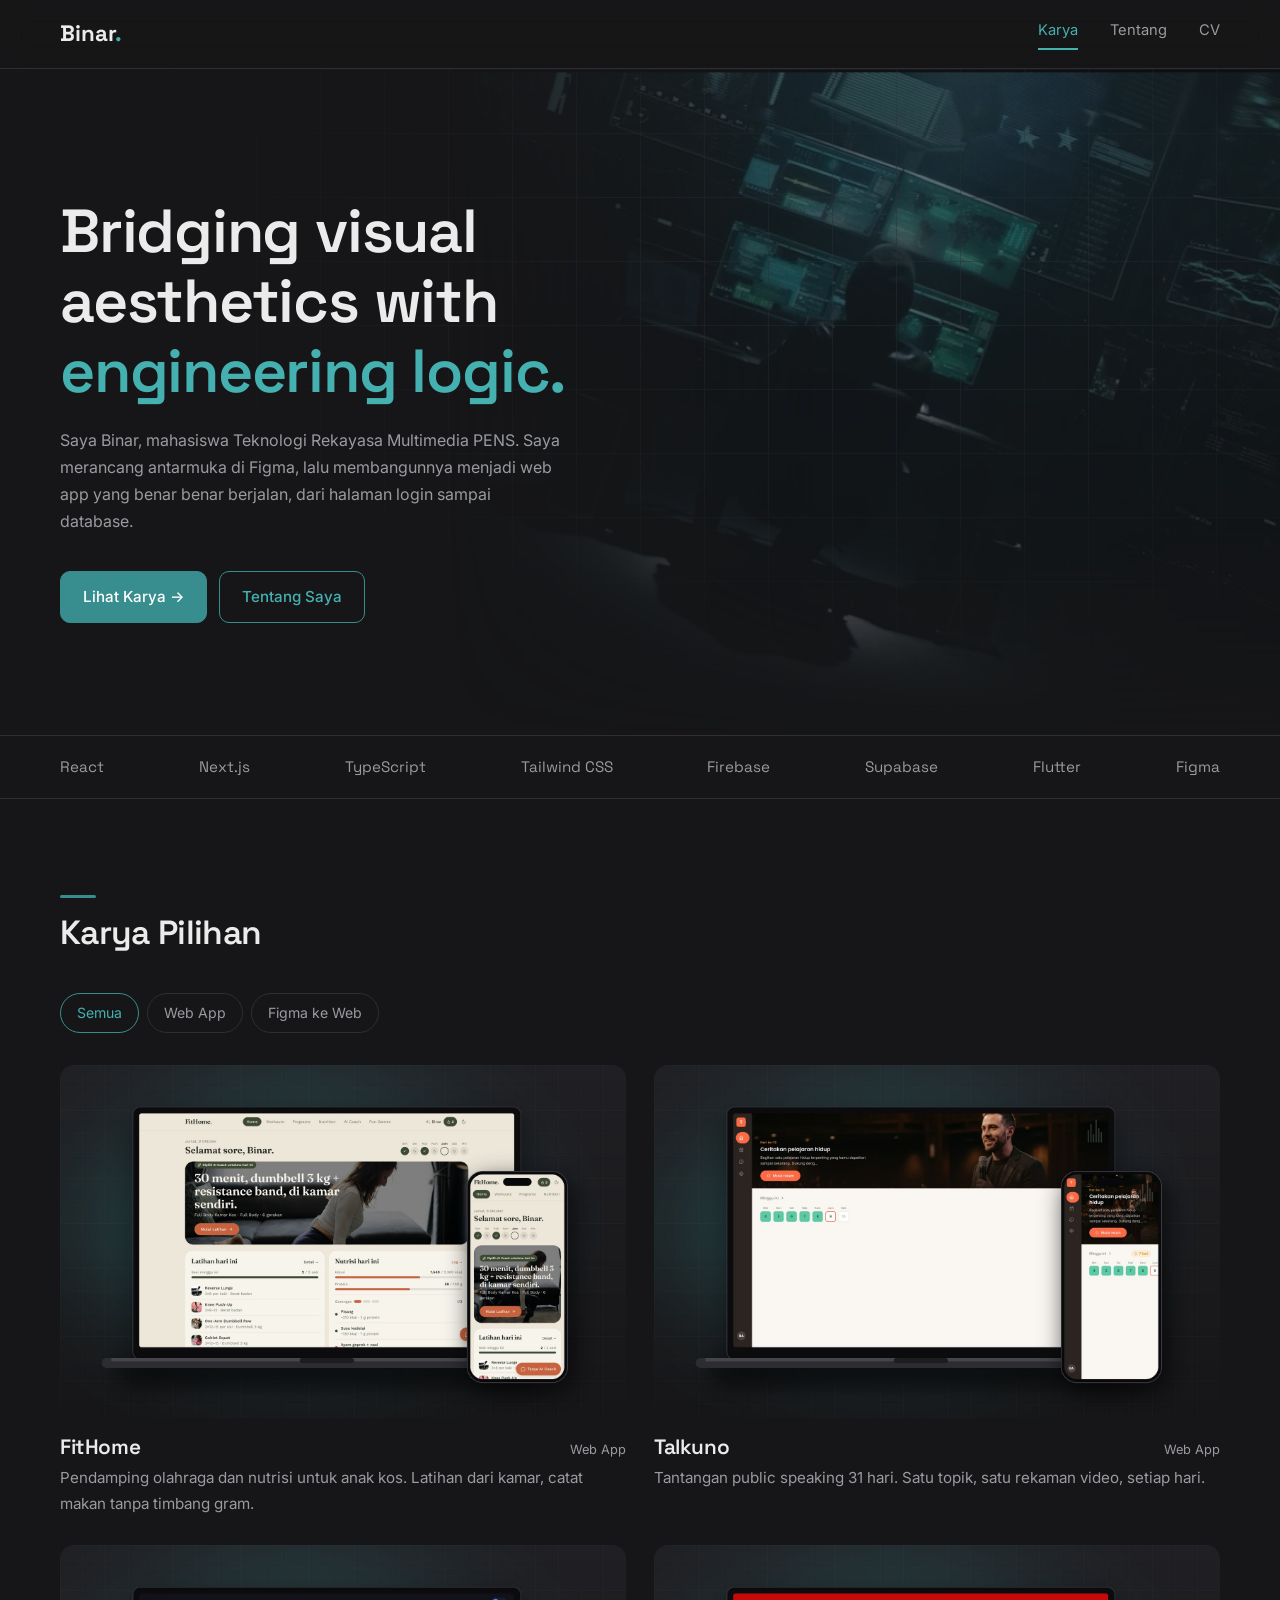
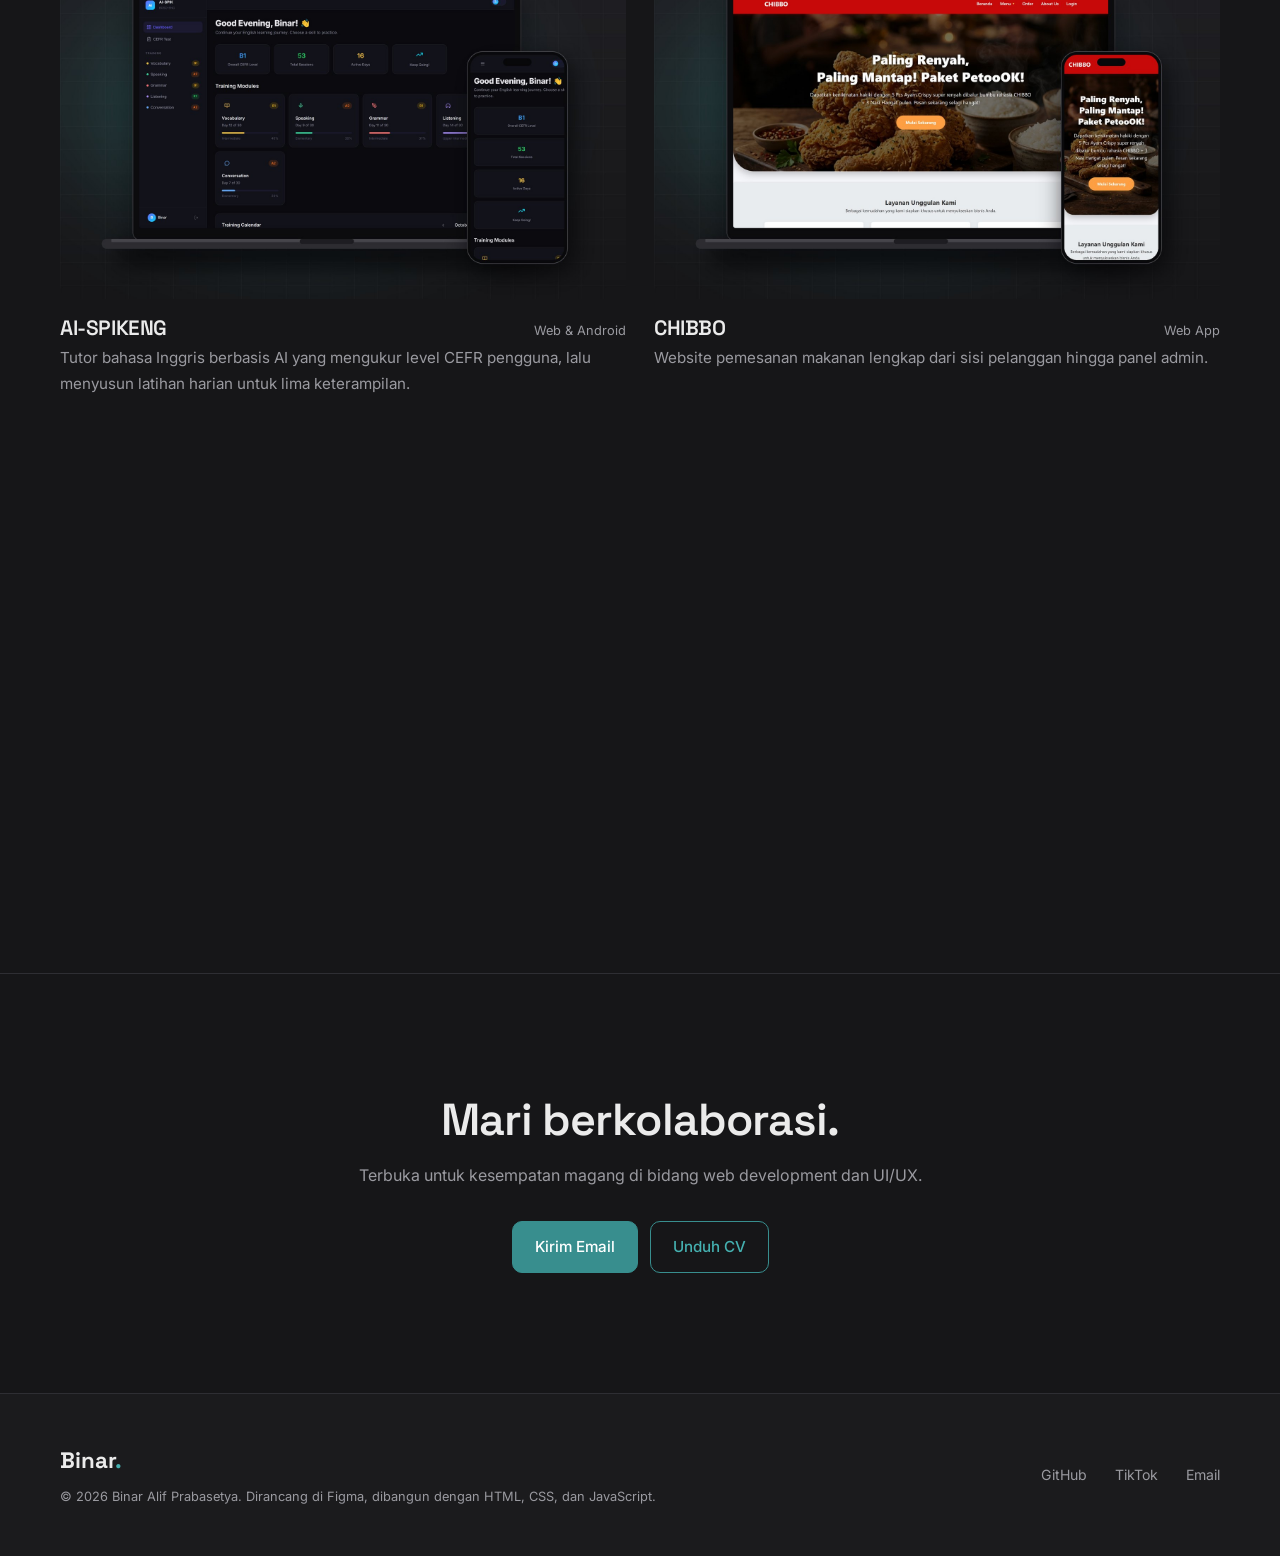
==== index.html @ 1238d6ec "Initial commit: portfolio website Co-Authored-By: Claude Opus 5.5 <noreply@anthropic.com>" ====
<!DOCTYPE html>
<html lang="id">
<head>
  <meta charset="UTF-8">
  <meta name="viewport" content="width=device-width, initial-scale=1">
  <link rel="preconnect" href="https://fonts.googleapis.com">
  <link rel="preconnect" href="https://fonts.gstatic.com" crossorigin>
  <link href="https://fonts.googleapis.com/css2?family=Inter:wght@400;500;600&family=Space+Grotesk:wght@500;600;700&display=swap" rel="stylesheet">
  <link rel="stylesheet" href="css/style.css">
  <title>Binar Alif Prabasetya | Web Developer & UI/UX</title>
  <meta name="description" content="Portofolio Binar Alif Prabasetya: merancang antarmuka dan membangun web app dari desain hingga database.">
</head>
<body>
  <header class="nav">
    <div class="wrap">
      <a class="logo" href="index.html">Binar<span>.</span></a>
      <nav class="nav-links">
        <a href="index.html#work" class="active">Karya</a>
        <a href="about.html">Tentang</a>
        <a href="assets/CV-Binar.pdf" target="_blank">CV</a>
      </nav>
    </div>
  </header>

  <main>
    <section class="hero">
      <div class="wrap">
        <h1>Bridging visual aesthetics with <span class="accent">engineering logic.</span></h1>
        <p>Saya Binar, mahasiswa Teknologi Rekayasa Multimedia PENS. Saya merancang antarmuka di Figma, lalu membangunnya menjadi web app yang benar benar berjalan, dari halaman login sampai database.</p>
        <div class="btns">
          <a class="btn btn-primary" href="#work">Lihat Karya &rarr;</a>
          <a class="btn btn-ghost" href="about.html">Tentang Saya</a>
        </div>
      </div>
    </section>

    <div class="stackline">
      <div class="wrap">
        <span>React</span><span>Next.js</span><span>TypeScript</span><span>Tailwind CSS</span><span>Firebase</span><span>Supabase</span><span>Flutter</span><span>Figma</span>
      </div>
    </div>

    <section class="section" id="work">
      <div class="wrap">
        <h2 class="section-title" style="margin-bottom:40px">Karya Pilihan</h2>
        <div class="filter">
          <button class="active" data-filter="all">Semua</button>
          <button data-filter="web">Web App</button>
          <button data-filter="figma">Figma ke Web</button>
        </div>
        <div class="grid" id="grid"></div>
      </div>
    </section>

    <section class="contact">
      <div class="wrap">
        <h2>Mari berkolaborasi.</h2>
        <p>Terbuka untuk kesempatan magang di bidang web development dan UI/UX.</p>
        <div class="btns">
          <a class="btn btn-primary" href="mailto:alifmgp@gmail.com">Kirim Email</a>
          <a class="btn btn-ghost" href="assets/CV-Binar.pdf" target="_blank">Unduh CV</a>
        </div>
      </div>
    </section>
  </main>

  <footer class="footer">
    <div class="wrap">
      <div>
        <a class="logo" href="index.html">Binar<span>.</span></a>
        <small>&copy; 2026 Binar Alif Prabasetya. Dirancang di Figma, dibangun dengan HTML, CSS, dan JavaScript.</small>
      </div>
      <nav>
        <a href="https://github.com/binaralifpra" target="_blank" rel="noopener">GitHub</a>
        <a href="https://www.tiktok.com/@binaralifpro" target="_blank" rel="noopener">TikTok</a>
        <a href="mailto:alifmgp@gmail.com">Email</a>
      </nav>
    </div>
  </footer>

  <script src="js/projects.js"></script>
  <script src="js/main.js"></script>
</body>
</html>
---- css/style.css ----
:root {
  --bg: #161618;
  --surface: #222225;
  --surface-2: #2a2a2e;
  --line: #2e2e33;
  --text: #ebebeb;
  --soft: #cfcfd3;
  --muted: #9a9aa0;
  --accent: #388e8e;
  --accent-hi: #45b0b0;
  --radius: 18px;
  --max: 1160px;
  --head: "Space Grotesk", system-ui, sans-serif;
  --body: "Inter", system-ui, sans-serif;
}

* { box-sizing: border-box; margin: 0; padding: 0; }
html { scroll-behavior: smooth; }
body { background: var(--bg); color: var(--text); font-family: var(--body); font-size: 16px; line-height: 1.7; -webkit-font-smoothing: antialiased; }
img { display: block; max-width: 100%; }
a { color: inherit; text-decoration: none; }
h1, h2, h3 { font-family: var(--head); font-weight: 600; line-height: 1.15; letter-spacing: -0.02em; }
.wrap { width: min(var(--max), 100% - 48px); margin-inline: auto; }
.accent { color: var(--accent-hi); }
.eyebrow { display: block; font-size: 0.78rem; letter-spacing: 0.12em; text-transform: uppercase; color: var(--muted); margin-bottom: 14px; }

/* Nav */
.nav { position: sticky; top: 0; z-index: 10; background: rgba(22, 22, 24, 0.82); backdrop-filter: blur(12px); border-bottom: 1px solid var(--line); }
.nav .wrap { display: flex; align-items: center; justify-content: space-between; height: 68px; }
.logo { font-family: var(--head); font-weight: 700; font-size: 1.4rem; }
.logo span { color: var(--accent-hi); }
.nav-links { display: flex; gap: 32px; font-size: 0.92rem; }
.nav-links a { color: var(--muted); padding-bottom: 4px; border-bottom: 2px solid transparent; transition: color .2s, border-color .2s; }
.nav-links a:hover { color: var(--text); }
.nav-links a.active { color: var(--accent-hi); border-color: var(--accent-hi); }

/* Buttons */
.btn { display: inline-flex; align-items: center; gap: 8px; padding: 12px 22px; border-radius: 10px; font-weight: 500; font-size: 0.95rem; border: 1px solid var(--accent); transition: background .2s, color .2s, border-color .2s; }
.btn-primary { background: var(--accent); color: #fff; }
.btn-primary:hover { background: var(--accent-hi); border-color: var(--accent-hi); }
.btn-ghost { color: var(--accent-hi); }
.btn-ghost:hover { background: rgba(56, 142, 142, 0.14); }
.btns { display: flex; flex-wrap: wrap; gap: 12px; }

/* Hero */
.hero { position: relative; padding: 128px 0 112px; overflow: hidden; }
.hero::before { content: ""; position: absolute; inset: 0; z-index: 1; background-image: linear-gradient(var(--line) 1px, transparent 1px), linear-gradient(90deg, var(--line) 1px, transparent 1px); background-size: 64px 64px; mask-image: radial-gradient(ellipse at 70% 30%, #000 0%, transparent 65%); opacity: 0.5; }
.hero::after { content: ""; position: absolute; top: 0; right: 0; bottom: 0; width: 65%; background: url("../assets/cover.jpg") center / cover no-repeat; -webkit-mask-image: linear-gradient(to right, transparent, #000 45%), linear-gradient(to top, transparent, #000 35%); -webkit-mask-composite: source-in; mask-image: linear-gradient(to right, transparent, #000 45%), linear-gradient(to top, transparent, #000 35%); mask-composite: intersect; opacity: 0.4; }
.hero .wrap { position: relative; z-index: 2; }
.hero h1 { font-size: clamp(2.2rem, 5.5vw, 3.8rem); max-width: 14ch; }
.hero p { color: var(--muted); margin: 20px 0 36px; max-width: 50ch; }
.status { display: inline-flex; align-items: center; gap: 10px; font-size: 0.85rem; color: var(--soft); background: rgba(34, 34, 37, 0.8); border: 1px solid var(--line); border-radius: 999px; padding: 6px 14px; margin-bottom: 28px; }
.status::before { content: ""; width: 8px; height: 8px; border-radius: 50%; background: #4ade80; box-shadow: 0 0 0 4px rgba(74, 222, 128, 0.15); }

.stackline { border-top: 1px solid var(--line); border-bottom: 1px solid var(--line); padding: 18px 0; }
.stackline .wrap { display: flex; flex-wrap: wrap; justify-content: space-between; gap: 10px 28px; font-family: var(--head); color: var(--muted); font-size: 0.95rem; }

/* Sections */
.section { padding: 96px 0; }
.section + .section { border-top: 1px solid var(--line); }
.section-title { font-size: clamp(1.6rem, 3vw, 2.1rem); margin-bottom: 14px; }
.section-title::before { content: ""; display: block; width: 36px; height: 3px; background: var(--accent); margin-bottom: 16px; border-radius: 2px; }
.section-lead { color: var(--muted); max-width: 60ch; margin-bottom: 48px; }

/* Filter */
.filter { display: flex; gap: 8px; margin-bottom: 32px; flex-wrap: wrap; }
.filter button { font: inherit; font-size: 0.88rem; cursor: pointer; background: none; color: var(--muted); border: 1px solid var(--line); border-radius: 999px; padding: 7px 16px; transition: all .2s; }
.filter button:hover { color: var(--text); }
.filter button.active { color: var(--accent-hi); border-color: var(--accent); }

/* Project grid */
.grid { display: grid; grid-template-columns: repeat(2, 1fr); gap: 28px; }
.card { display: block; }
.card .frame { aspect-ratio: 16 / 10; border-radius: 14px; overflow: hidden; background: var(--surface); position: relative; }
.card .frame img { width: 100%; height: 100%; object-fit: cover; transition: transform .6s ease; }
.card .frame::after { content: ""; position: absolute; inset: 0; background: linear-gradient(to top, rgba(56, 142, 142, 0.35), transparent 55%); opacity: 0; transition: opacity .4s; }
.card:hover .frame img { transform: scale(1.04); }
.card:hover .frame::after { opacity: 1; }
.card-meta { display: flex; justify-content: space-between; align-items: baseline; gap: 16px; margin-top: 18px; }
.card h3 { font-size: 1.3rem; }
.card .tag { font-size: 0.8rem; color: var(--muted); white-space: nowrap; }
.card p { color: var(--muted); font-size: 0.95rem; margin-top: 4px; }
.card.hidden { display: none; }

/* Placeholder for missing images */
.ph { width: 100%; height: 100%; min-height: 160px; display: grid; place-items: center; text-align: center; padding: 20px; background: repeating-linear-gradient(135deg, var(--surface), var(--surface) 12px, var(--surface-2) 12px, var(--surface-2) 24px); color: var(--muted); font-size: 0.78rem; line-height: 1.5; }

/* Project page (studi kasus) */
.back { display: inline-block; color: var(--muted); font-size: 0.9rem; margin-bottom: 36px; transition: color .2s; }
.back:hover { color: var(--accent-hi); }
.float-back { position: fixed; z-index: 9; bottom: 24px; left: 24px; display: inline-flex; align-items: center; gap: 6px; padding: 8px 16px; border-radius: 999px; font-size: 0.86rem; color: var(--text); background: rgba(34, 34, 37, 0.85); backdrop-filter: blur(10px); border: 1px solid var(--line); box-shadow: 0 6px 20px rgba(0, 0, 0, 0.3); opacity: 0; transform: translateY(8px); pointer-events: none; transition: opacity .25s, transform .25s, color .2s, border-color .2s; }
.float-back.show { opacity: 1; transform: none; pointer-events: auto; }
.float-back:hover { color: var(--accent-hi); border-color: var(--accent); }
@media (max-width: 860px) { .float-back { bottom: 16px; left: 16px; } }
.cs-hero { padding: 72px 0 48px; text-align: center; }
.cs-hero h1 { font-size: clamp(2.4rem, 6vw, 4rem); }
.cs-hero .lead { color: var(--soft); font-size: 1.12rem; margin: 18px auto 0; max-width: 58ch; }
.cs-hero .btns { justify-content: center; margin-top: 28px; }
.btn.is-off { opacity: 0.4; cursor: not-allowed; }
.meta { display: grid; grid-template-columns: repeat(4, 1fr); gap: 24px; text-align: left; margin-top: 48px; padding: 24px 0; border-top: 1px solid var(--line); border-bottom: 1px solid var(--line); }
.meta dt { font-size: 0.74rem; color: var(--muted); text-transform: uppercase; letter-spacing: 0.1em; margin-bottom: 6px; }
.meta dd { font-size: 0.95rem; }

/* semua gambar proyek: 16:10, sudut & garis tepi yang sama, tidak terpotong */
.shot { aspect-ratio: 16 / 10; border-radius: 16px; overflow: hidden; background: var(--surface); border: 1px solid var(--line); }
.shot img { width: 100%; height: 100%; object-fit: cover; display: block; }

.numbers { display: grid; grid-template-columns: repeat(3, 1fr); gap: 24px; padding: 72px 0; }
.numbers b { display: block; font-family: var(--head); font-weight: 600; font-size: clamp(2.2rem, 4.5vw, 3.2rem); color: var(--accent-hi); line-height: 1; letter-spacing: -0.02em; }
.numbers span { display: block; color: var(--muted); font-size: 0.92rem; margin-top: 10px; max-width: 26ch; }

.block { display: grid; grid-template-columns: 1fr 2fr; gap: 48px; padding: 72px 0; border-top: 1px solid var(--line); }
.block h2 { font-size: 1.6rem; }
.block p { color: var(--soft); max-width: 62ch; }
.block p + p { margin-top: 16px; }
.cards3 { display: grid; grid-template-columns: repeat(3, 1fr); gap: 16px; }
.mini { background: var(--surface); border-radius: 14px; padding: 22px; }
.mini h3 { font-size: 1.02rem; margin-bottom: 8px; }
.mini p { color: var(--muted); font-size: 0.92rem; line-height: 1.6; }
.mini .n { display: block; font-family: var(--head); color: var(--accent-hi); font-size: 0.85rem; margin-bottom: 12px; }

.features { border-top: 1px solid var(--line); padding: 24px 0; }
.feature { display: grid; grid-template-columns: 7fr 5fr; gap: 56px; align-items: center; padding: 48px 0; }
.feature:nth-child(even) { grid-template-columns: 5fr 7fr; }
.feature:nth-child(even) .shot { order: 2; }
.feature h3 { font-size: 1.45rem; margin-bottom: 12px; }
.feature p { color: var(--soft); }
.feature .n { font-family: var(--head); color: var(--accent-hi); font-size: 0.9rem; display: block; margin-bottom: 10px; }

.try { display: flex; justify-content: space-between; align-items: center; gap: 24px; flex-wrap: wrap; margin-top: 24px; padding: 32px 36px; border-radius: 16px; background: linear-gradient(120deg, rgba(56, 142, 142, 0.18), var(--surface) 60%); border: 1px solid var(--line); }
.try h2 { font-size: 1.5rem; }
.try p { color: var(--muted); margin-top: 4px; }

.next { display: grid; grid-template-columns: 1fr 1fr; gap: 40px; align-items: center; padding: 72px 0 104px; margin-top: 72px; border-top: 1px solid var(--line); }
.next .shot img { transition: transform .7s; }
.next:hover .shot img { transform: scale(1.03); }
.next h2 { font-size: clamp(2rem, 4vw, 3rem); margin-top: 6px; transition: color .2s; }
.next:hover h2 { color: var(--accent-hi); }
.next p { color: var(--muted); margin-top: 10px; }

/* About */
.about { display: grid; grid-template-columns: 5fr 7fr; gap: 64px; padding: 88px 0 96px; align-items: start; }
.about .photo { aspect-ratio: 4 / 5; border-radius: var(--radius); overflow: hidden; background: var(--surface); }
.about .photo img { width: 100%; height: 100%; object-fit: cover; }
.about h1 { font-size: clamp(2rem, 4.5vw, 3rem); margin-bottom: 28px; }
.about p { color: var(--soft); }
.about p + p { margin-top: 16px; }
.about strong { color: var(--text); font-weight: 600; }
.stats { display: flex; gap: 48px; margin: 40px 0 36px; flex-wrap: wrap; }
.stats b { display: block; font-family: var(--head); font-size: 2.2rem; color: var(--accent-hi); font-weight: 600; line-height: 1; }
.stats small { font-size: 0.75rem; color: var(--muted); text-transform: uppercase; letter-spacing: 0.08em; }

.story { display: grid; grid-template-columns: 2fr 3fr; gap: 56px; padding: 64px 0; border-top: 1px solid var(--line); align-items: start; }
.story:first-of-type { border-top: 0; padding-top: 16px; }
.story .copy { position: sticky; top: 100px; }
.story h3 { font-size: 1.5rem; margin-bottom: 6px; }
.story .where { color: var(--accent-hi); font-size: 0.9rem; }
.story p { color: var(--soft); margin-top: 16px; }
.story .carry { margin-top: 20px; padding-left: 16px; border-left: 2px solid var(--accent); color: var(--text); }
.story .carry small { display: block; font-size: 0.72rem; letter-spacing: 0.1em; text-transform: uppercase; color: var(--muted); margin-bottom: 4px; }
.bento { display: grid; grid-template-columns: repeat(6, 1fr); grid-auto-rows: 88px; gap: 12px; }
.bento figure { position: relative; border-radius: 14px; overflow: hidden; background: var(--surface); }
.bento img { width: 100%; height: 100%; object-fit: cover; }
.bento figcaption { position: absolute; left: 10px; bottom: 10px; font-size: 0.72rem; background: rgba(22, 22, 24, 0.78); backdrop-filter: blur(6px); padding: 4px 10px; border-radius: 999px; color: var(--soft); }
.t-tall { grid-column: span 2; grid-row: span 4; }
.t-sq { grid-column: span 2; grid-row: span 2; }
.t-wide { grid-column: span 4; grid-row: span 2; }
.t-half { grid-column: span 3; grid-row: span 4; }
.t-big { grid-column: span 4; grid-row: span 4; }
.t-banner { grid-column: span 6; grid-row: span 2; }
.t-poster { grid-column: span 2; grid-row: span 3; }
.t-banner img { object-position: left center; }

.cv { display: grid; grid-template-columns: repeat(4, 1fr); gap: 32px; }
.cv h4 { font-family: var(--head); font-size: 0.8rem; letter-spacing: 0.1em; text-transform: uppercase; color: var(--muted); font-weight: 500; margin-bottom: 14px; }
.cv ul { list-style: none; }
.cv li { color: var(--soft); font-size: 0.92rem; padding: 3px 0; }
.cv li b { display: block; color: var(--text); font-weight: 500; margin-top: 10px; }
.cv li b:first-child { margin-top: 0; }

.contact { text-align: center; padding: 120px 0; border-top: 1px solid var(--line); }
.contact h2 { font-size: clamp(1.8rem, 4vw, 2.8rem); margin-bottom: 16px; }
.contact p { color: var(--muted); margin-bottom: 32px; }
.contact .btns { justify-content: center; }

/* Kolase tambahan halaman About */
.bento > a { position: relative; border-radius: 14px; overflow: hidden; background: var(--surface); display: block; }
.bento > a img, .reels img { width: 100%; height: 100%; object-fit: cover; transition: transform .5s; }
.bento > a:hover img, .reels a:hover img { transform: scale(1.04); }
.bento > a figcaption { position: absolute; left: 10px; bottom: 10px; font-size: 0.72rem; background: rgba(22, 22, 24, 0.78); backdrop-filter: blur(6px); padding: 4px 10px; border-radius: 999px; color: var(--soft); }
.t-stage { grid-column: span 6; grid-row: span 4; }
.t-pair { grid-column: span 3; grid-row: span 4; }
.reels figcaption { position: absolute; left: 10px; top: 10px; font-size: 0.72rem; background: rgba(22, 22, 24, 0.78); backdrop-filter: blur(6px); padding: 4px 10px; border-radius: 999px; color: var(--soft); }
.views { position: absolute; left: 10px; bottom: 10px; display: inline-flex; align-items: center; gap: 6px; font-size: 0.85rem; font-weight: 600; color: #fff; text-shadow: 0 1px 3px rgba(0, 0, 0, 0.6); }
.views svg { width: 16px; height: 16px; fill: none; stroke: currentColor; stroke-width: 2; filter: drop-shadow(0 1px 2px rgba(0, 0, 0, 0.6)); }
.reels a::after { content: ""; position: absolute; inset: auto 0 0 0; height: 30%; background: linear-gradient(to top, rgba(0, 0, 0, 0.55), transparent); pointer-events: none; }
.t-stage-sm { grid-column: span 3; grid-row: span 2; }
.media-stack { display: grid; gap: 12px; }
.reels { display: grid; grid-template-columns: repeat(3, 1fr); gap: 12px; }
.reels a { position: relative; aspect-ratio: 9 / 16; border-radius: 14px; overflow: hidden; background: var(--surface); }
.bts { margin-top: 24px; width: 220px; border-radius: 12px; overflow: hidden; border: 1px solid var(--line); background: var(--surface); }
.bts img { width: 100%; aspect-ratio: 505 / 554; object-fit: cover; }
.bts figcaption { font-size: 0.75rem; color: var(--muted); padding: 6px 10px; }
.watch { margin-top: 22px; }
@media (max-width: 520px) {
  .reels { grid-template-columns: repeat(3, 1fr); gap: 8px; }
  .t-pair { grid-column: span 1; grid-row: span 4; }
  .reels figcaption { font-size: 0.64rem; padding: 3px 8px; left: 6px; top: 6px; right: 6px; width: max-content; max-width: calc(100% - 12px); white-space: nowrap; overflow: hidden; text-overflow: ellipsis; }
  .views { font-size: 0.74rem; left: 8px; bottom: 8px; }
  .views svg { width: 13px; height: 13px; }
  .t-stage { grid-column: span 2; grid-row: span 3; }
  .t-stage-sm { grid-column: span 1; grid-row: span 2; }
}


/* Kartu "Masalah saya sendiri, jadi proyek" */
.origin { padding: 64px 0 16px; border-top: 1px solid var(--line); }
.origin-head h3 { font-size: 1.5rem; }
.origin-head p { color: var(--muted); margin-top: 8px; max-width: 60ch; }
.origin-grid { display: grid; grid-template-columns: repeat(2, 1fr); gap: 24px; margin-top: 32px; }
.ocard { display: flex; flex-direction: column; background: var(--surface); border: 1px solid var(--line); border-radius: 16px; overflow: hidden; transition: border-color .2s, transform .3s; }
.ocard:hover { border-color: var(--accent); transform: translateY(-3px); }
.ocard-img { aspect-ratio: 16 / 10; overflow: hidden; background: var(--surface-2); }
.ocard-img img { width: 100%; height: 100%; object-fit: cover; transition: transform .6s; }
.ocard:hover .ocard-img img { transform: scale(1.03); }
.ocard-body { padding: 22px 24px 26px; display: flex; flex-direction: column; flex: 1; }
.ocard-tag { align-self: flex-start; font-size: 0.72rem; letter-spacing: 0.04em; color: var(--accent-hi); border: 1px solid var(--accent); border-radius: 999px; padding: 3px 10px; }
.ocard h4 { font-family: var(--head); font-size: 1.2rem; font-weight: 600; line-height: 1.3; margin: 14px 0 10px; }
.ocard p { color: var(--soft); font-size: 0.95rem; }
.ocard-link { margin-top: auto; padding-top: 18px; color: var(--accent-hi); font-weight: 500; font-size: 0.92rem; }
@media (max-width: 760px) { .origin-grid { grid-template-columns: 1fr; } }

.socials { display: flex; flex-wrap: wrap; gap: 10px; margin-top: 20px; }
.social { display: inline-flex; align-items: center; gap: 8px; padding: 8px 14px; border: 1px solid var(--line); border-radius: 999px; font-size: 0.88rem; color: var(--soft); transition: color .2s, border-color .2s, background .2s; }
.social svg { width: 17px; height: 17px; fill: none; stroke: currentColor; stroke-width: 1.8; stroke-linecap: round; stroke-linejoin: round; }
.social:hover { color: var(--accent-hi); border-color: var(--accent); background: rgba(56, 142, 142, 0.1); }

/* Footer */
.footer { background: #1b1b1d; border-top: 1px solid var(--line); padding: 48px 0; }
.footer .wrap { display: flex; justify-content: space-between; align-items: center; gap: 24px; flex-wrap: wrap; }
.footer small { display: block; color: var(--muted); font-size: 0.8rem; margin-top: 6px; }
.footer nav { display: flex; gap: 28px; font-size: 0.88rem; color: var(--muted); }
.footer nav a:hover { color: var(--accent-hi); }

/* Reveal */
.reveal { opacity: 0; transform: translateY(16px); transition: opacity .7s ease, transform .7s ease; }
.reveal.in { opacity: 1; transform: none; }
@media (prefers-reduced-motion: reduce) { .reveal { opacity: 1; transform: none; transition: none; } html { scroll-behavior: auto; } }

@media (max-width: 860px) {
  .grid, .cards3, .next, .story { grid-template-columns: 1fr; }
  .numbers { grid-template-columns: 1fr; gap: 28px; padding: 56px 0; }
  .feature, .feature:nth-child(even) { grid-template-columns: 1fr; gap: 24px; padding: 32px 0; }
  .feature:nth-child(even) .shot { order: 0; }
  .try { padding: 24px; }
  .meta, .cv { grid-template-columns: repeat(2, 1fr); }
  .block, .about { grid-template-columns: 1fr; gap: 20px; }
  .story .copy { position: static; }
  .hero { padding: 88px 0 80px; }
  .hero::after { width: 100%; opacity: 0.25; }
  .section { padding: 72px 0; }
  .about .photo { max-width: 360px; }
  .bento { grid-auto-rows: 64px; }
}
@media (max-width: 520px) {
  .cv { grid-template-columns: 1fr; }
  .bento { grid-template-columns: repeat(2, 1fr); }
  .t-tall { grid-column: span 1; grid-row: span 4; }
  .t-sq { grid-column: span 1; grid-row: span 2; }
  .t-wide { grid-column: span 2; grid-row: span 2; }
  .t-half { grid-column: span 1; grid-row: span 4; }
  .t-big { grid-column: span 2; grid-row: span 3; }
  .bento-3 { grid-template-columns: repeat(3, 1fr); }
  .t-banner { grid-column: span 3; grid-row: span 2; }
  .t-poster { grid-column: span 1; grid-row: span 3; }
}
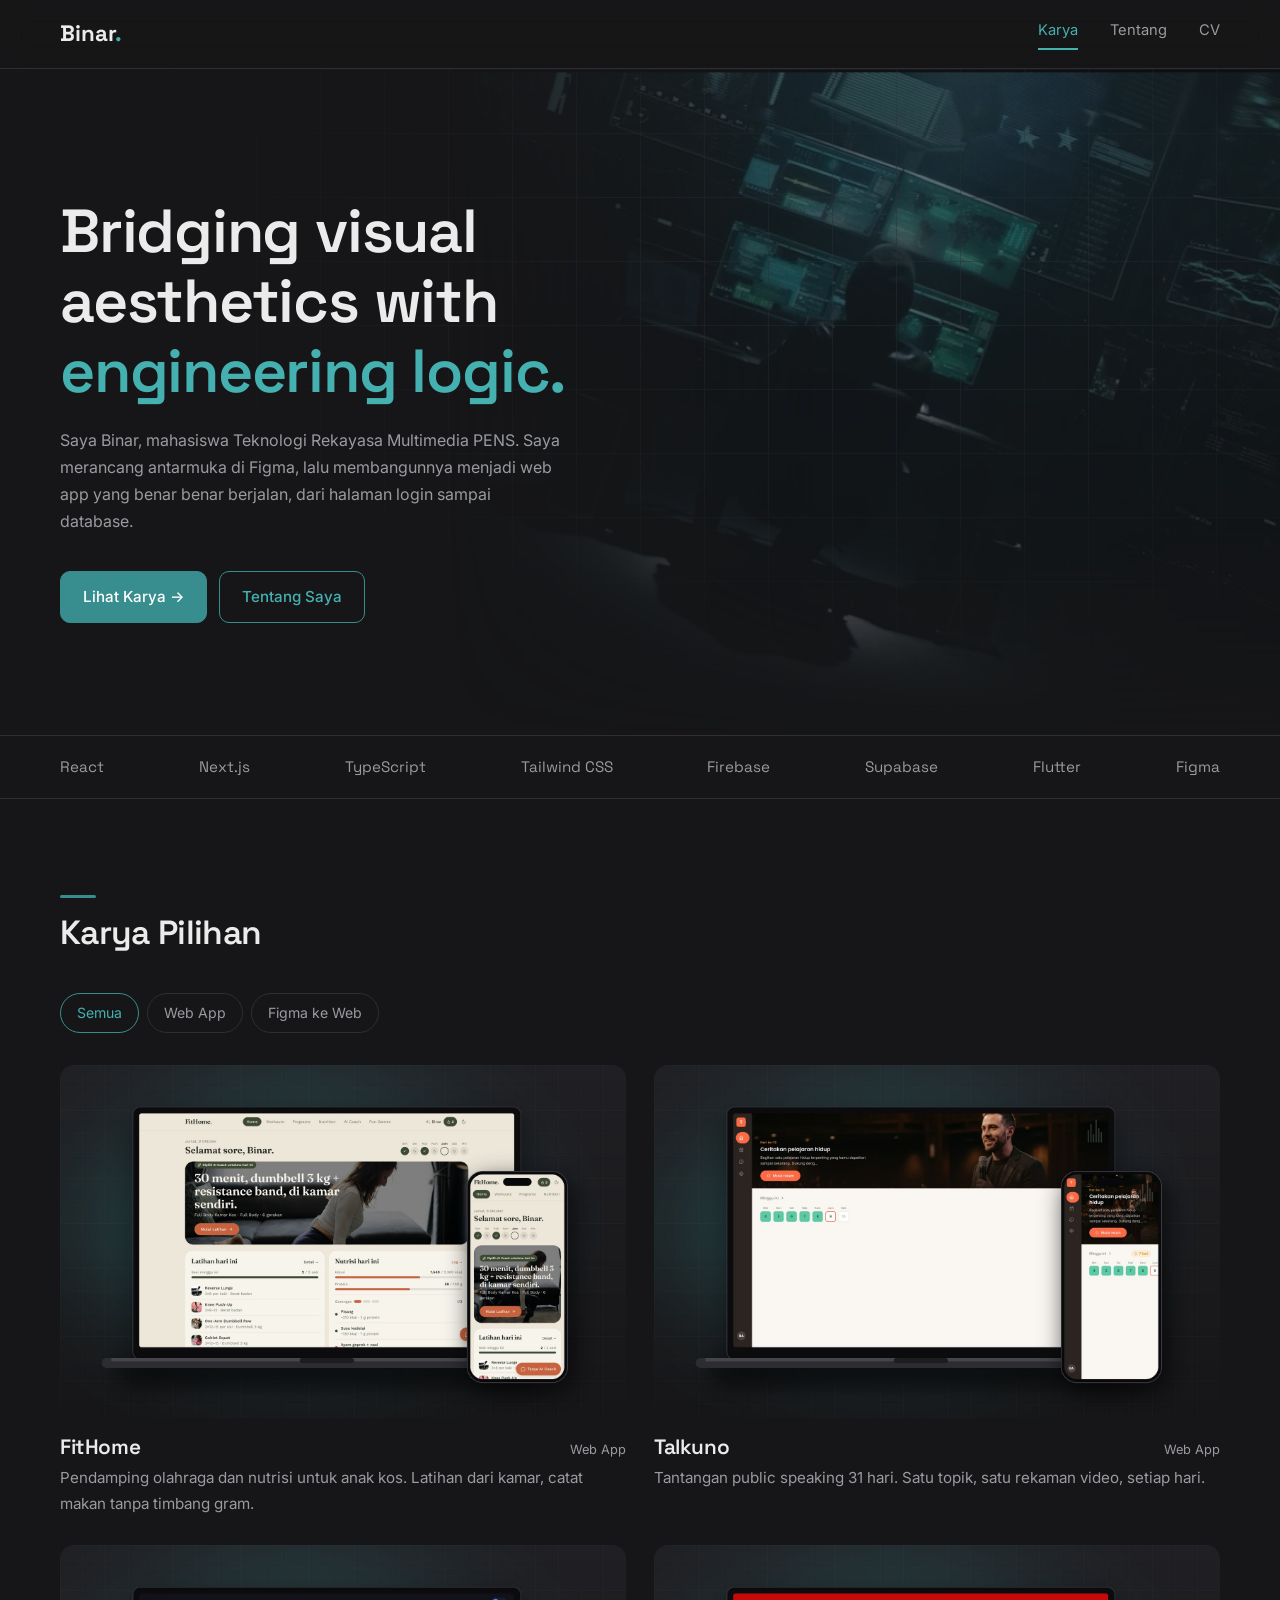
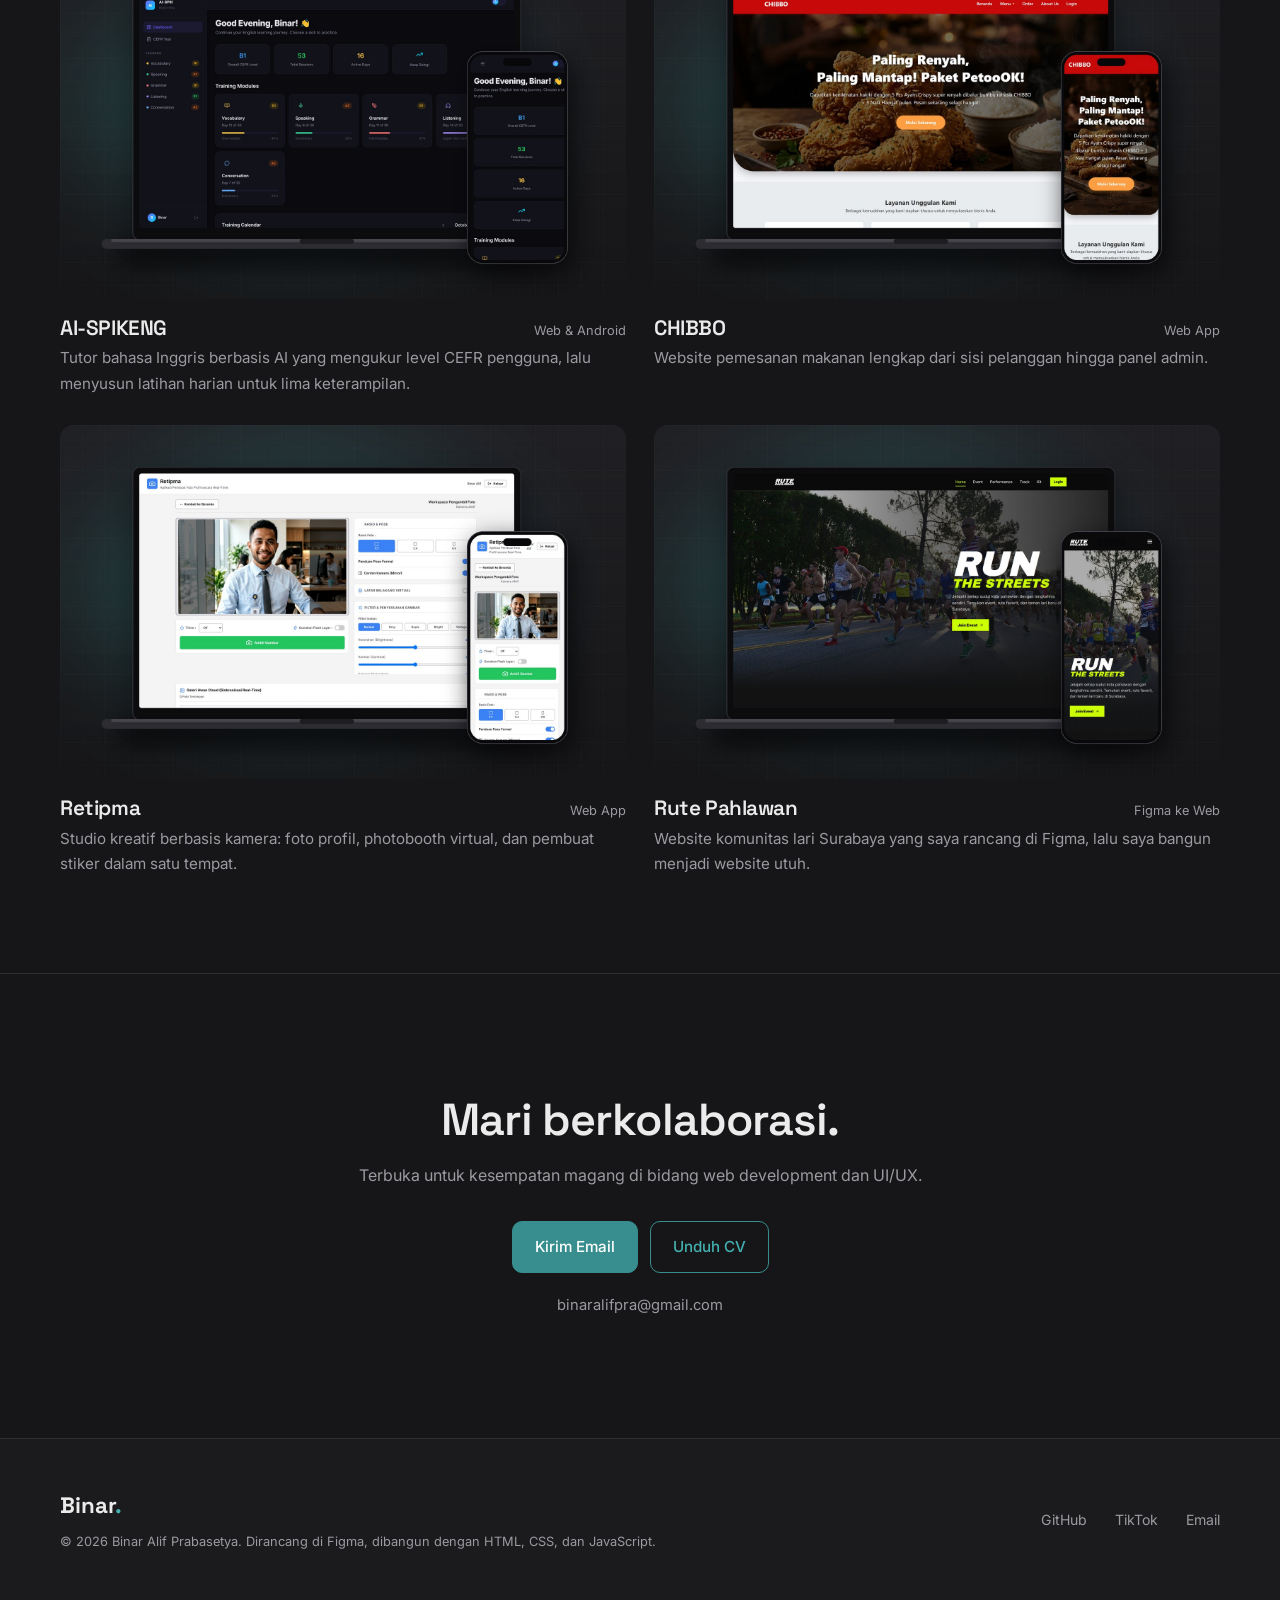
==== commit fd0850cf: "Perbarui CV, email, dan rapikan repo - Ganti CV dengan versi terbaru dan hapus salinan PDF ganda - E" ====
--- a/index.html
+++ b/index.html
@@ -57,9 +57,10 @@
         <h2>Mari berkolaborasi.</h2>
         <p>Terbuka untuk kesempatan magang di bidang web development dan UI/UX.</p>
         <div class="btns">
-          <a class="btn btn-primary" href="mailto:alifmgp@gmail.com">Kirim Email</a>
+          <a class="btn btn-primary" href="https://mail.google.com/mail/?view=cm&amp;fs=1&amp;to=binaralifpra@gmail.com" target="_blank" rel="noopener" title="binaralifpra@gmail.com">Kirim Email</a>
           <a class="btn btn-ghost" href="assets/CV-Binar.pdf" target="_blank">Unduh CV</a>
         </div>
+        <p class="contact-mail">binaralifpra@gmail.com</p>
       </div>
     </section>
   </main>
@@ -73,7 +74,7 @@
       <nav>
         <a href="https://github.com/binaralifpra" target="_blank" rel="noopener">GitHub</a>
         <a href="https://www.tiktok.com/@binaralifpro" target="_blank" rel="noopener">TikTok</a>
-        <a href="mailto:alifmgp@gmail.com">Email</a>
+        <a href="https://mail.google.com/mail/?view=cm&amp;fs=1&amp;to=binaralifpra@gmail.com" target="_blank" rel="noopener" title="binaralifpra@gmail.com">Email</a>
       </nav>
     </div>
   </footer>
--- a/css/style.css
+++ b/css/style.css
@@ -182,6 +182,7 @@
 .contact h2 { font-size: clamp(1.8rem, 4vw, 2.8rem); margin-bottom: 16px; }
 .contact p { color: var(--muted); margin-bottom: 32px; }
 .contact .btns { justify-content: center; }
+.contact .contact-mail { margin: 20px 0 0; font-size: 0.92rem; color: var(--muted); user-select: all; }
 
 /* Kolase tambahan halaman About */
 .bento > a { position: relative; border-radius: 14px; overflow: hidden; background: var(--surface); display: block; }
